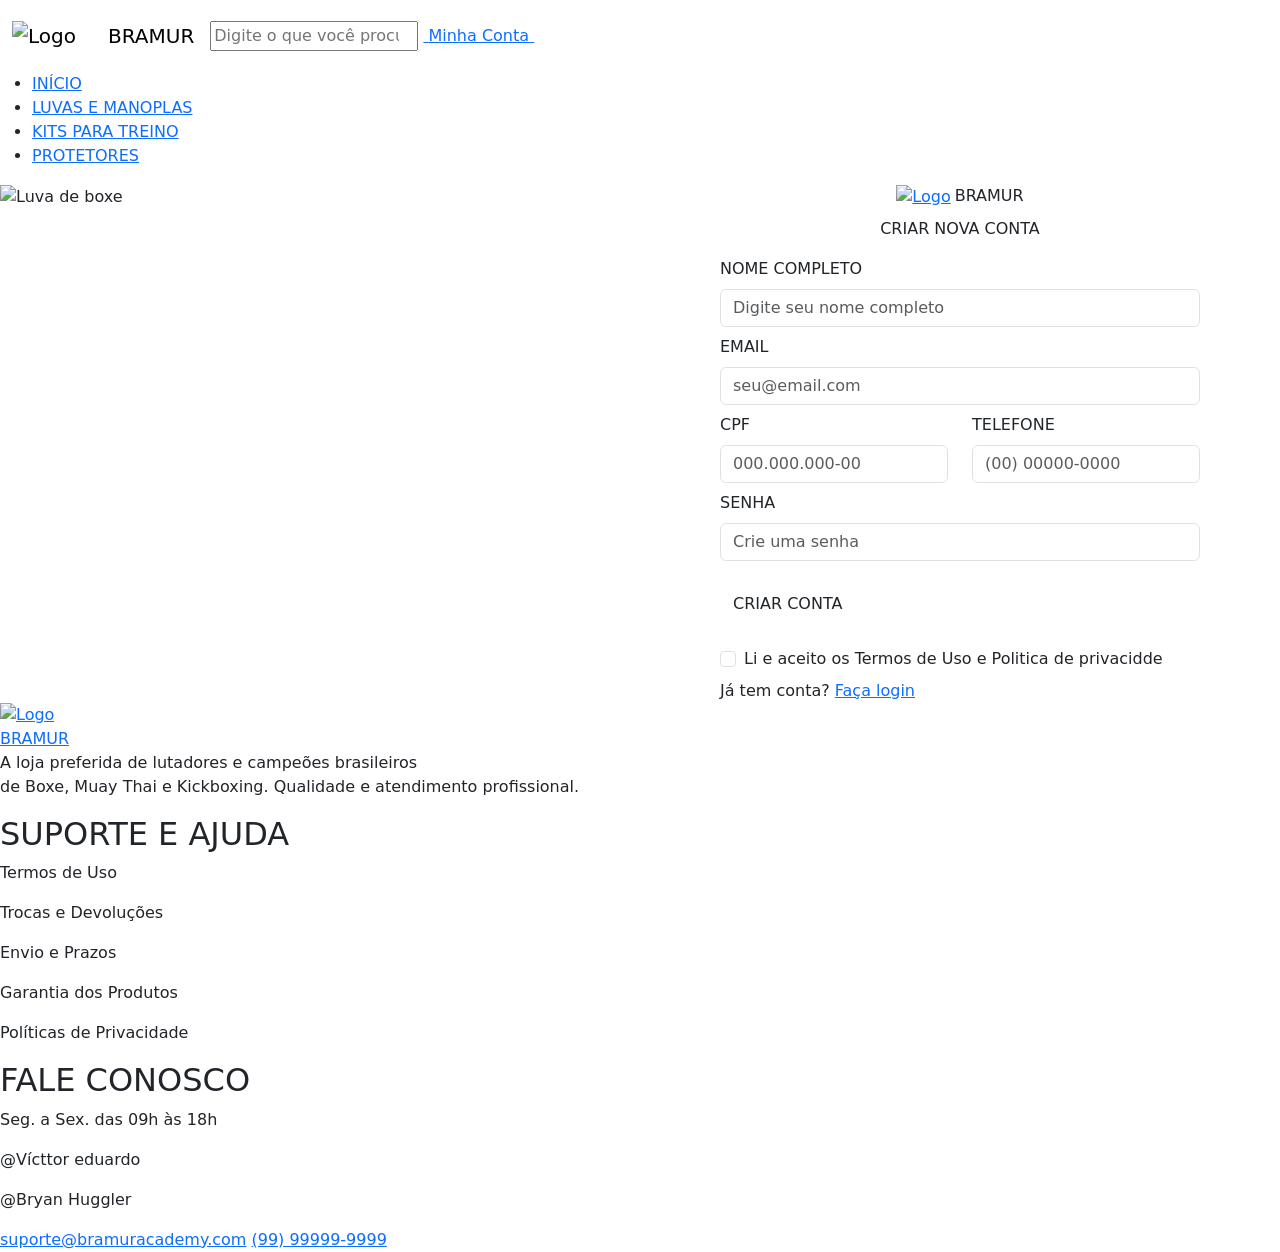
==== cadastro.html @ 3783bb98 "Add files via upload" ====
<!doctype html>
<html lang="pt-br">

<head>
    <meta charset="utf-8">
    <meta name="viewport" content="width=device-width, initial-scale=1">
    <title>cadastro</title>
    <link href="https://cdn.jsdelivr.net/npm/bootstrap@5.3.8/dist/css/bootstrap.min.css" rel="stylesheet"
        integrity="sha384-sRIl4kxILFvY47J16cr9ZwB07vP4J8+LH7qKQnuqkuIAvNWLzeN8tE5YBujZqJLB" crossorigin="anonymous">
    <link href="https://fonts.googleapis.com/css2?family=Plus+Jakarta+Sans:wght@400;500;600;700;800&display=swap"
        rel="stylesheet">
    <link rel="preconnect" href="https://fonts.googleapis.com">
    <link
        href="https://fonts.googleapis.com/css2?family=Inter:ital,opsz,wght@0,14..32,100..900;1,14..32,100..900&family=Lilita+One&family=Special+Gothic+Expanded+One&display=swap"
        rel="stylesheet">
    <link rel="stylesheet" href="./CSS/style.css">
</head>

<body class="auth-page">

    <!-- Navbar -->
    <div class="navegacao-site">
        <nav class="navbar py-3 navbar-expand-lg nav-bar">
            <div class="container-fluid">
                <a class="navbar-brand" href="./index.html">
                    <img src="./imagens/final.png" alt="Logo" width="80px" class="d-flex align-text-center">
                </a>
                <a class="navbar-brand bramur1" href="./index.html">BRAMUR</a>
                <button class="navbar-toggler" type="button" data-bs-toggle="collapse"
                    data-bs-target="#navbarSupportedContent" aria-controls="navbarSupportedContent"
                    aria-expanded="false" aria-label="Toggle navigation">
                    <span class="navbar-toggler-icon"></span>
                </button>
                <div class="collapse navbar-collapse" id="navbarSupportedContent">
                    <form class="bramur-search" role="search">
                        <div class="pesquisa">
                            <input class="input" type="search" placeholder="Digite o que você procura..." />
                            <img class="icon" src="./imagens/lupa.png" alt="">
                        </div>
                    </form>
                    <div class="nav-act">
                        <a class="nav-action conta-action" href="./login.html">
                            <img class="nav-action-icon" src="./imagens/people.png" alt="">
                            <span>Minha Conta</span>
                        </a>
                        <span class="nav-divider"></span>
                        <a class="nav-action carrinho-action" href="./carrinho.html" aria-label="carrinho">
                            <span class="carrinho-icon">
                                <img class="nav-action-icon" src="./imagens/shopping-bag.png" alt="">
                                <span class="carrinho"></span>
                            </span>
                        </a>
                    </div>
                </div>
            </div>
        </nav>

        <!-- Navbar 2 -->
        <nav class="categorias-nav">
            <div class="categorias-nav-container">
                <ul class="categorias-menu">
                    <li><a class="categorias-links active" href="./index.html">INÍCIO</a></li>
                    <li><a class="categorias-links" href="./catalogo.html#luvas-e-manoplas">LUVAS E MANOPLAS</a></li>
                    <li><a class="categorias-links" href="./catalogo.html#kits-para-treino">KITS PARA TREINO</a>
                    </li>
                    <li><a class="categorias-links" href="./catalogo.html#acessorios-de-combate">PROTETORES</a></li>
                </ul>
            </div>
        </nav>
    </div>

    <div class="row g-0 layout">
        <div class="col-12 col-lg-6 image1">
            <img src="./imagens/luva.png" class="w-100 h-100" alt="Luva de boxe">
        </div>

        <div class="col-12 col-lg-6 auth-page back-login login">

            <!-- LOGO + NOME -->
            <div class="d-flex justify-content-center align-items-center gap-1 mb-2">
                <a href="./index.html">
                    <img src="imagens/final.png" alt="Logo" width="80">
                </a>
                <a href="./index.html" class="navbar-brand bramur">
                    BRAMUR
                </a>
            </div>

            <p class="text-login text-center w-75 mx-auto">CRIAR NOVA CONTA</p>

            <!-- FORMULÁRIO -->
            <div class="cadastro-form-container-fluid">
                <form id="form-cadastro" class="w-75 mx-auto">
                    <div class="mb-2">
                        <label class="form-label">NOME COMPLETO</label>
                        <input id="cadastro-nome" type="text" class="form-control input-login"
                            placeholder="Digite seu nome completo" required>
                    </div>

                    <div class="mb-2">
                        <label class="form-label itens-login">EMAIL</label>
                        <input id="cadastro-email" type="email" class="form-control input-login"
                            placeholder="seu@email.com" required>
                    </div>
                    <div class="mb-2 row">
                        <div class="col-md-6">
                            <label class="form-label">CPF</label>
                            <input id="cadastro-cpf" type="text" class="form-control input-login"
                                placeholder="000.000.000-00">
                        </div>
                        <div class="col-md-6">
                            <label class="form-label itens-login">TELEFONE</label>
                            <input id="cadastro-telefone" type="text" class="form-control input-login"
                                placeholder="(00) 00000-0000">
                        </div>
                    </div>
                    <div class="mb-2">
                        <label class="form-label itens-login">SENHA</label>
                        <input id="cadastro-senha" type="password" class="form-control input-login"
                            placeholder="Crie uma senha" required>
                    </div>

                    <button type="submit" class="btn button-login mt-3 mb-4">
                        CRIAR CONTA
                    </button>

                    <div class="mb-2 form-check">
                        <input type="checkbox" class="form-check-input" id="exampleCheck1">
                        <label class="form-check-label text-two-login" for="exampleCheck1">Li e aceito os Termos de Uso
                            e
                            Politica de privacidde</label>
                    </div>
                    <div class="cadastro">
                        <span>Já tem conta?</span>
                        <a href="./login.html">Faça login</a>
                    </div>
                </form>
                <div id="mensagem-auth" class="alert d-none w-75 mx-auto" role="alert"></div>
            </div>
        </div>

        <!-- Footer -->
        <footer class="site-footer">
            <div class="site-footer-inner">
                <div class="footer-brand">
                    <a class="footer-logo" href="./index.html" aria-label="Bramur - página inicial">
                        <div class="footer-logo-mark">
                            <img src="./imagens/final.png" alt="Logo" width="60px">
                        </div>
                        <span>BRAMUR</span>
                    </a>
                    <p class="footer-description">
                        A loja preferida de lutadores e campeões brasileiros<br>
                        de Boxe, Muay Thai e Kickboxing. Qualidade e atendimento profissional.
                    </p>
                </div>

                <nav class="footer-column" aria-label="Suporte e ajuda">
                    <h2>SUPORTE E AJUDA</h2>
                    <p>Termos de Uso</p>
                    <p>Trocas e Devoluções</p>
                    <p>Envio e Prazos</p>
                    <p>Garantia dos Produtos</p>
                    <p>Políticas de Privacidade</p>
                </nav>

                <div class="footer-column footer-contact">
                    <h2>FALE CONOSCO</h2>
                    <p>Seg. a Sex. das 09h às 18h</p>
                    <p>@Vícttor eduardo</p>
                    <p>@Bryan Huggler</p>
                    <a class="footer-email" href="mailto:suporte@bramuracademy.com">suporte@bramuracademy.com</a>
                    <a class="footer-phone" href="tel:+9999999999999">(99) 99999-9999</a>
                </div>
            </div>
        </footer>

        <script src="https://cdn.jsdelivr.net/npm/bootstrap@5.3.8/dist/js/bootstrap.bundle.min.js"
            integrity="sha384-FKyoEForCGlyvwx9Hj09JcYn3nv7wiPVlz7YYwJrWVcXK/BmnVDxM+D2scQbITxI" crossorigin="anonymous">
            </script>
        <script src="./js/app.js"></script>
</body>

</html>
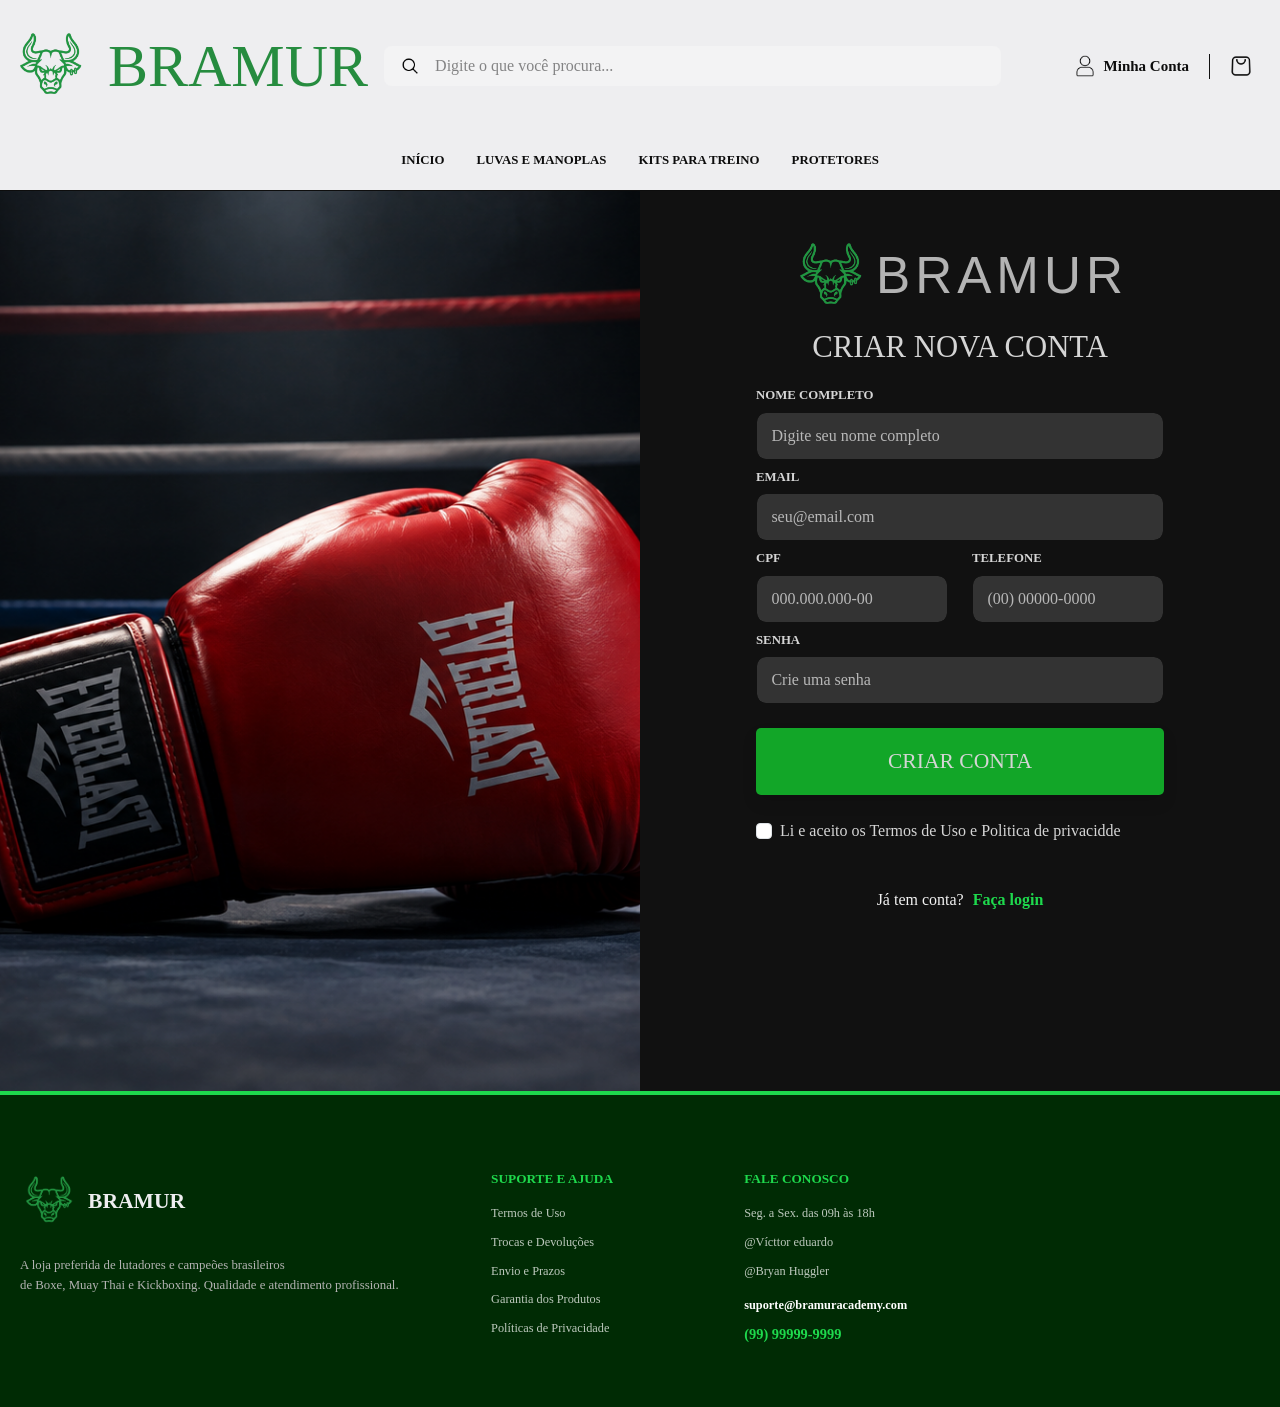
==== commit 15d411e3: "Fix CSS file path case sensitivity" ====
--- a/cadastro.html
+++ b/cadastro.html
@@ -13,7 +13,7 @@
     <link
         href="https://fonts.googleapis.com/css2?family=Inter:ital,opsz,wght@0,14..32,100..900;1,14..32,100..900&family=Lilita+One&family=Special+Gothic+Expanded+One&display=swap"
         rel="stylesheet">
-    <link rel="stylesheet" href="./CSS/style.css">
+    <link rel="stylesheet" href="./css/style.css">
 </head>
 
 <body class="auth-page">
@@ -181,4 +181,4 @@
         <script src="./js/app.js"></script>
 </body>
 
-</html>+</html>
--- a/css/style.css
+++ b/css/style.css
@@ -0,0 +1,1627 @@
+:root {
+  --promo-height: 0px;
+  --site-header-height: 0px;
+  --primary-color: #1ed94d;
+  --secondary-color: #268c3f;
+  --tertiary-color: #12a628;
+  --quaternary-color: #0c4014;
+  --quintenary-color: rgb(32, 32, 32);
+  --sextenary-color: rgb(51, 51, 51);
+  --dark-color: #111111;
+  --white-color: #d5d5d5;
+  --light-color: #b3b3b3;
+  --light-gray-color: #eeeef0;
+}
+
+html {
+  scroll-behavior: smooth;
+}
+
+body {
+  background: var(--dark-color);
+  font-family: "Plus Jakarta Sans";
+}
+
+.catalogo-page {
+  padding-top: 0;
+}
+
+.auth-page {
+  min-height: 98vh;
+  overflow-y: auto;
+}
+
+.layout {
+  height: 100vh;
+  min-height: 560px;
+}
+
+.image1 {
+  height: 100%;
+  min-height: 0;
+}
+
+.image1 img {
+  display: block;
+  object-fit: cover;
+}
+
+.bramur1 {
+  color: var(--secondary-color);
+  font-family: "Special Gothic Expanded One";
+  font-size: 60px;
+}
+
+.nav-bar {
+  background-color: var(--light-gray-color);
+}
+
+.navegacao-site {
+  position: sticky;
+  top: 0;
+  z-index: 1020;
+  background-color: var(--light-gray-color);
+}
+
+.nav-act {
+  display: flex;
+  align-items: center;
+  gap: 1.25rem;
+  margin-left: auto;
+  padding-right: 1rem;
+  color: #0d0d0d;
+  font-size: 15px;
+  font-weight: 800;
+  flex: 0 0 auto;
+}
+
+.nav-action,
+.nav-action:visited {
+  display: inline-flex;
+  align-items: center;
+  gap: 0.5rem;
+  color: #0d0d0d;
+  text-decoration: none;
+  white-space: nowrap;
+}
+
+.nav-action:hover,
+.nav-action:focus {
+  color: var(--secondary-color);
+  text-decoration: none;
+}
+
+.nav-action-icon {
+  display: block;
+  width: 22px;
+  height: 22px;
+  object-fit: contain;
+}
+
+.favorite-icon {
+  color: #0d0d0d;
+  font-family: "Plus Jakarta Sans", sans-serif;
+  font-size: 2rem;
+  font-weight: 400;
+  line-height: 2;
+}
+
+.nav-divider {
+  width: 1px;
+  height: 25px;
+  background-color: var(--dark-color);
+}
+
+.carrinho {
+  min-width: 20px;
+  height: 18px;
+  padding: 0 6px;
+  background-color: var(--primary-color);
+  font-size: 0.68rem;
+  font-weight: 800;
+  line-height: 1;
+}
+
+.carrinho:empty {
+  display: none;
+}
+
+.categorias-nav {
+  min-height: 58px;
+  background-color: var(--light-gray-color);
+  border-bottom: 1px solid #0d0d0d;
+}
+
+.categorias-nav-container {
+  width: min(1100px, calc(100% - 2rem));
+  min-height: 58px;
+  margin: 0 auto;
+  overflow-x: auto;
+  scrollbar-width: none;
+}
+
+.categorias-nav-container::-webkit-scrollbar {
+  display: none;
+}
+
+.categorias-menu {
+  display: flex;
+  align-items: center;
+  justify-content: center;
+  gap: 2rem;
+  width: max-content;
+  min-width: 100%;
+  min-height: 58px;
+  margin: 0;
+  padding: 0;
+  list-style: none;
+  white-space: nowrap;
+}
+
+.categorias-links {
+  position: relative;
+  display: inline-flex;
+  align-items: center;
+  min-height: 58px;
+  color: #0d0d0d;
+  font-size: 0.8rem;
+  font-weight: 800;
+  text-decoration: none;
+}
+
+.categorias-links:hover {
+  color: var(--secondary-color);
+}
+
+.categorias-links.active::after {
+  position: absolute;
+  left: 0;
+  bottom: 22px;
+  width: 18px;
+  height: 3px;
+  background-color: var(--primary-color);
+  border-radius: 400px;
+}
+
+.bramur-search {
+  position: absolute;
+  top: 50%;
+  left: 50%;
+  width: 400px;
+  min-width: 0;
+  max-width: 400px;
+  margin: 0;
+  transform: translate(-50%, -50%);
+  z-index: 1;
+}
+
+.pesquisa {
+  position: relative;
+  width: 100%;
+  min-width: 0;
+}
+
+.input {
+  box-sizing: border-box;
+  width: 100%;
+  height: 40px;
+  line-height: 40px;
+  padding: 0 1rem 0 50px;
+  border: 1px solid transparent;
+  border-radius: 8px;
+  outline: none;
+  background-color: #f3f3f4;
+  color: #0d0c22;
+  transition: 0.5s ease;
+}
+
+.input::placeholder {
+  color: #00000075;
+}
+
+.input:focus,
+input:hover {
+  outline: none;
+  box-shadow: 0 0 0 2px #268c3f;
+  background-color: #fff;
+}
+
+.icon {
+  position: absolute;
+  left: 1rem;
+  top: 50%;
+  width: 20px;
+  height: 20px;
+  transform: translateY(-50%);
+  pointer-events: none;
+}
+
+.hero-bramur {
+  background: var(--dark-color);
+  color: var(--white-color);
+}
+
+.inicial {
+  width: min(100%, 620px);
+  padding: clamp(3.5rem, 5vw, 5rem) clamp(2.25rem, 2vw, 2rem)
+    clamp(2.5rem, 5vw, 5rem) clamp(2.5rem, 5vw, 5rem);
+}
+
+.hero-tag {
+  max-width: 100%;
+  padding: 0.5rem 1rem;
+  border: 1px solid var(--secondary-color);
+  background: transparent;
+  color: var(--primary-color);
+  font-size: clamp(11px, 3.2vw, 15px);
+  font-weight: 800;
+  line-height: 1.3;
+  white-space: normal;
+}
+
+.hero-title {
+  margin: 2rem 0;
+  color: var(--white-color);
+  font-size: clamp(2.35rem, 4.5vw, 4.2rem);
+  font-weight: 800;
+  line-height: 1.2;
+}
+
+.hero-subtitle {
+  color: var(--primary-color);
+  font-size: 25px;
+  font-weight: 800;
+  line-height: 1.2;
+}
+
+.hero-description {
+  max-width: 600px;
+  color: var(--light-color);
+  font-size: 18px;
+  font-weight: 500;
+  line-height: 1.5;
+}
+
+.hero-modalidades {
+  padding-top: clamp(2rem, 4vw, 3rem);
+  padding-bottom: clamp(1.7rem, 3.5vw, 2.5rem);
+}
+
+.hero-modalidades .row {
+  flex-wrap: nowrap;
+  align-items: stretch;
+}
+
+.hero-modalidades .col {
+  display: flex;
+  flex: 1 1 0;
+  min-width: 0;
+  justify-content: center;
+}
+
+.modalidade-item {
+  display: flex;
+  flex-direction: column;
+  align-items: center;
+  gap: clamp(0.4rem, 1.5vw, 1rem);
+  width: 100%;
+  color: var(--light-color);
+  font-size: clamp(0.65rem, 2.3vw, 1.2rem);
+  font-weight: 700;
+  line-height: 1.2;
+  text-align: center;
+  text-decoration: none;
+}
+
+.modalidade-item:hover,
+.modalidade-item:focus {
+  color: var(--primary-color);
+}
+
+.modalidade-icon {
+  position: relative;
+  display: inline-flex;
+  align-items: center;
+  justify-content: center;
+  width: clamp(42px, 9vw, 70px);
+  aspect-ratio: 1;
+  border: 2px solid var(--primary-color);
+  border-radius: 100px;
+  color: var(--primary-color);
+  transition:
+    transform 0.2s ease,
+    box-shadow 0.2s ease;
+}
+
+.modalidade-item:hover .modalidade-icon,
+.modalidade-item:focus .modalidade-icon {
+  box-shadow: 0 0 24px rgba(30, 217, 77, 0.25);
+}
+
+.modalidade-icon::before {
+  position: absolute;
+  content: "";
+  width: 26px;
+  aspect-ratio: 1;
+  border: 2px solid currentColor;
+  border-radius: 999px;
+}
+
+.modalidade-icon-x::after {
+  content: "x";
+  position: relative;
+  z-index: 1;
+  color: currentColor;
+  font-size: 1rem;
+  font-weight: 800;
+  line-height: 1;
+}
+
+.informacoes {
+  width: 100%;
+  background: var(--white-color);
+  color: #111;
+}
+
+.benefits-row {
+  display: grid;
+  grid-template-columns: repeat(4, minmax(0, 1fr));
+  gap: 1rem;
+  align-items: center;
+  padding: 1.2rem 1.8rem 1.8rem;
+  background: var(--white-color);
+}
+
+.benefit-item {
+  display: flex;
+  align-items: center;
+  justify-content: center;
+  gap: 0.85rem;
+  min-height: 100px;
+  text-align: left;
+}
+
+.benefit-icon {
+  display: flex;
+  align-items: center;
+  justify-content: center;
+  flex: 0 0 70px;
+  width: 70px;
+  height: 70px;
+  border-radius: 50%;
+  background: var(--light-color);
+  padding: 14px;
+}
+
+.benefit-copy h3 {
+  margin: 0;
+  color: var(--dark-color);
+  font-size: clamp(1rem, 1.1vw, 1.3rem);
+  font-weight: 500;
+  line-height: 1.2;
+}
+
+.benefit-copy p {
+  margin: 0;
+  color: #1a1a1a;
+  font-size: 0.96rem;
+  line-height: 1.35;
+}
+
+.produtos {
+  padding-left: 3rem;
+  width: 100%;
+  background: #fff;
+  color: #111;
+  padding: 0 0.75rem;
+}
+
+.produtos .container-fluid.d-flex {
+  flex-wrap: wrap;
+  align-items: stretch;
+}
+
+.titulo1 {
+  padding: 2.75rem 1rem 1.5rem;
+}
+
+.titulo1 h1 {
+  position: relative;
+  margin: 0;
+  padding-bottom: 0.75rem;
+  color: var(--dark-color);
+  font-family: "Special Gothic Expanded One", sans-serif;
+  line-height: 1.2;
+}
+
+.titulo1-conteudo {
+  display: flex;
+  align-items: flex-start;
+  justify-content: space-between;
+  gap: 1.5rem;
+  width: 100%;
+}
+
+.ver-todos {
+  display: inline-block;
+  align-items: center;
+  padding-top: 0.45rem;
+  padding-bottom: 0.2rem;
+  border-bottom: 2px solid var(--dark-color);
+  color: var(--dark-color);
+  font-size: 1rem;
+  font-weight: 800;
+  text-decoration: none;
+  white-space: nowrap;
+}
+
+.ver-todos:hover {
+  color: var(--primary-color);
+  transition: all 0.2s ease 0s;
+}
+
+.produto-card {
+  flex: 1 1 calc(25% - 1.5rem);
+  width: auto;
+  min-width: 220px;
+  max-width: none;
+  margin: 0;
+  background-color: #fff;
+  border: 1px solid #dfe2e4;
+  border-radius: 10px;
+  overflow: hidden;
+  transition:
+    transform 0.3s ease,
+    box-shadow 0.2s ease;
+}
+
+.produto-card:hover {
+  transform: translateY(-4px);
+  box-shadow: 0 8px 18px rgba(0, 0, 0, 0.1);
+}
+
+.produto-imagem {
+  width: 100%;
+  aspect-ratio: 1 / 0.9;
+  overflow: hidden;
+  background-color: #f1f1f1;
+}
+
+.produto-imagem img {
+  display: block;
+  width: 100%;
+  height: 100%;
+  object-fit: cover;
+  transition: transform 0.35s ease;
+}
+
+.produto-card:hover .produto-imagem img {
+  transform: scale(1.05);
+}
+
+.produto-conteudo {
+  padding: 0.9rem 0.95rem 1.15rem;
+}
+
+.produto-titulo {
+  min-height: 2.7rem;
+  margin: 0 0 0.65rem;
+  color: #111;
+  font-size: 0.82rem;
+  line-height: 1.35;
+}
+
+.preco-antigo {
+  margin-bottom: 0.15rem;
+  color: #858b91;
+  font-size: 0.75rem;
+  text-decoration: line-through;
+}
+
+.preco-atual {
+  color: #064d20;
+  font-size: 1.3rem;
+  line-height: 1.2;
+}
+
+.parcelamento {
+  margin-top: 0.2rem;
+  color: #19c957;
+  font-size: 0.75rem;
+  font-weight: 600;
+}
+
+.btn:hover {
+  color: #071109;
+  background-color: var(--secondary-color);
+  box-shadow: none;
+  transform: translateY(-2px);
+}
+
+.btn {
+  padding: 1rem;
+  font-size: 15px;
+  color: var(--dark-color);
+  background-color: var(--primary-color);
+  border-radius: 5px;
+  box-shadow: 0px 8px 15px rgba(0, 0, 0, 0.1);
+  transition: all 0.3s ease 0s;
+  cursor: pointer;
+  outline: none;
+}
+
+.site-footer {
+  border-top: 4px solid var(--primary-color);
+  background: #002b04;
+  color: var(--white-color);
+}
+
+.site-footer-inner {
+  display: grid;
+  grid-template-columns: minmax(320px, 1.55fr) repeat(
+      2,
+      minmax(170px, 0.72fr)
+    ) minmax(220px, 1fr);
+  gap: clamp(2rem, 5vw, 5rem);
+  width: min(1240px, calc(100% - 2rem));
+  margin: 0 auto;
+  padding: 4.75rem 0 3.9rem;
+}
+
+.footer-logo {
+  display: inline-flex;
+  align-items: center;
+  gap: 0.5rem;
+  color: var(--light-gray-color);
+  font-size: 1.35rem;
+  font-weight: 800;
+  text-decoration: none;
+  white-space: nowrap;
+  font-family: "Special Gothic Expanded One";
+}
+
+.footer-description {
+  margin: 1.5rem 0 1.65rem;
+  color: var(--light-color);
+  font-size: 0.8rem;
+  line-height: 1.6;
+}
+
+.footer-column {
+  display: flex;
+  flex-direction: column;
+  align-items: flex-start;
+  gap: 0.75rem;
+}
+
+.footer-column h2 {
+  margin: 0 0 0.4rem;
+  color: var(--primary-color);
+  font-size: 0.83rem;
+  font-weight: 800;
+}
+
+.footer-column a,
+.footer-column p {
+  margin: 0;
+  color: #bdc9be;
+  font-size: 0.77rem;
+  line-height: 1.35;
+  text-decoration: none;
+}
+
+.footer-column a:hover,
+.footer-column a:focus-visible {
+  color: var(--primary-color);
+}
+
+.footer-contact .footer-email {
+  margin-top: 0.35rem;
+  color: #fff;
+  font-weight: 800;
+}
+
+.footer-contact .footer-phone {
+  color: var(--primary-color);
+  font-size: 0.9rem;
+  font-weight: 800;
+}
+
+.login {
+  height: 100%;
+  overflow-y: auto;
+  overflow-x: hidden;
+  box-sizing: border-box;
+  padding: clamp(2rem, 5vh, 4rem) clamp(1.25rem, 4vw, 3rem);
+}
+
+.login > form,
+.cadastro-form-container-fluid {
+  width: min(75%, 520px) !important;
+  margin-right: auto;
+  margin-left: auto;
+}
+
+.cadastro-form-container-fluid form {
+  width: 100% !important;
+  margin-right: auto;
+  margin-left: auto;
+}
+
+.login .text-login {
+  width: min(75%, 520px) !important;
+  margin-right: auto;
+  margin-left: auto;
+  font-size: clamp(1.25rem, 2.4vw, 2rem);
+}
+
+.login .form-label {
+  display: block;
+  margin-bottom: 0.4rem;
+  font-size: 0.8rem;
+  font-weight: 700;
+}
+
+.button-login {
+  min-width: 100%;
+  min-height: 3.25rem;
+  background-color: var(--tertiary-color);
+  color: var(--white-color);
+  font-family: "Special Gothic Expanded One";
+  font-size: clamp(1rem, 1.8vw, 1.35rem);
+  transition: all 0.3s ease 0s;
+  border-radius: 5px;
+}
+
+.button-login:hover {
+  background: var(--primary-color);
+  box-shadow: 0px 5px 15px var(--secondary-color);
+  color: var(--dark-color);
+}
+
+.input-login {
+  min-height: 3rem;
+  width: 100%;
+  padding: 0.65rem 0.9rem;
+  background-color: var(--sextenary-color);
+  transition: all 0.3s ease 0s;
+  color: var(--white-color);
+  border-radius: 10px;
+  border: 1px solid var(--dark-color);
+}
+
+.input-login:hover {
+  background: var(--quintenary-color);
+  box-shadow: 0 0 10px rgba(38, 140, 63, 0.4);
+}
+
+.input-login::placeholder {
+  color: rgba(255, 255, 255, 0.65);
+}
+
+.input-login:focus {
+  border: 1px solid var(--dark-color);
+  background-color: var(--quintenary-color);
+  color: var(--white-color);
+  -webkit-text-fill-color: var(--white-color);
+  box-shadow: 0 0 15px var(--secondary-color);
+}
+
+.text-login {
+  color: var(--white-color);
+  font-family: "Special Gothic Expanded One";
+  font-size: clamp(1.25rem, 2.4vw, 2rem);
+}
+
+.bramur {
+  color: var(--light-color);
+  font-family: "Special Gothic Expanded One", sans-serif;
+  font-size: clamp(38px, 4vw, 60px);
+  letter-spacing: clamp(2px, 0.4vw, 5px);
+  transition: all 0.3s ease 0s;
+}
+
+.bramur:hover {
+  color: var(--quaternary-color);
+}
+
+.cadastro {
+  text-align: center;
+  margin-top: 5vh;
+}
+
+.cadastro span {
+  color: #f2f2f2;
+}
+
+.cadastro a {
+  color: var(--primary-color);
+  text-decoration: none;
+  margin-left: 5px;
+  font-weight: bold;
+}
+
+.cadastro a:hover {
+  text-decoration: underline;
+}
+
+.form-check-input:checked {
+  background-color: var(--light-gray-color);
+  border-color: var(--secondary-color);
+}
+
+.form-check-input:focus {
+  border: 1px solid var(--light-color);
+  background-color: var(--primary-color);
+  color: white;
+  box-shadow: 0 0 15px var(--secondary-color);
+}
+
+.carrinho-page {
+  width: 100%;
+  min-height: 80vh;
+  background: var(--quintenary-color);
+  color: var(--secondary-color);
+  padding: 70px 4vw 90px;
+}
+
+.carrinho-container {
+  max-width: 1400px;
+  margin: auto;
+}
+
+.carrinho-titulo {
+  display: flex;
+  align-items: center;
+  gap: 20px;
+  margin-bottom: 50px;
+}
+
+.carrinho-titulo span {
+  height: 2px;
+  flex: 1;
+  background: var(--secondary-color);
+}
+
+.carrinho-titulo h1 {
+  font-family: "Special Gothic Expanded One", sans-serif;
+  font-size: 35px;
+  letter-spacing: 1px;
+}
+
+/* layout */
+.carrinho-layout {
+  display: grid;
+  grid-template-columns: 1fr 350px;
+  gap: 30px;
+}
+
+/* produtos */
+.carrinho-produtos {
+  background: var(--light-gray-color);
+  color: var(--dark-color);
+  border-radius: 8px;
+  overflow: hidden;
+}
+
+.carrinho-header {
+  display: grid;
+  grid-template-columns: 2fr 1fr 1fr 1fr 50px;
+  padding: 20px;
+  background: var(--secondary-color);
+  color: white;
+  font-size: 13px;
+  font-weight: 700;
+}
+
+/* item */
+.item-carrinho {
+  display: grid;
+  grid-template-columns: 2fr 1fr 1fr 1fr 50px;
+  align-items: center;
+  padding: 25px 20px;
+  border-bottom: 1px solid #ddd;
+  gap: 15px;
+}
+
+.produto-info {
+  display: flex;
+  align-items: center;
+  gap: 20px;
+}
+
+.produto-info img {
+  width: 90px;
+  height: 90px;
+  object-fit: contain;
+  background: white;
+  border-radius: 5px;
+}
+
+.produto-info h3 {
+  font-size: 15px;
+  margin-bottom: 5px;
+}
+
+.produto-info p {
+  font-size: 13px;
+  color: #777;
+}
+
+/* preço */
+.preco {
+  font-weight: 600;
+}
+
+/* quantidade */
+.quantidade {
+  display: flex;
+  align-items: center;
+  gap: 12px;
+}
+
+.quantidade button {
+  width: 30px;
+  height: 30px;
+  border: 1px solid #ccc;
+  background: white;
+  cursor: pointer;
+  font-size: 18px;
+}
+
+.quantidade button:hover {
+  background: var(--primary-color);
+}
+
+.numero {
+  font-weight: 600;
+}
+
+/* total */
+.produto-total {
+  font-weight: 700;
+}
+
+/* remover */
+.remover {
+  border: none;
+  background: transparent;
+  color: #777;
+  font-size: 21px;
+  cursor: pointer;
+}
+
+.remover:hover {
+  color: red;
+}
+
+/* resumo */
+.resumo-compra {
+  background: var(--light-gray-color);
+  color: var(--dark-color);
+  padding: 30px;
+  border-radius: 8px;
+  height: fit-content;
+}
+
+.resumo-compra h2 {
+  font-family: "Special Gothic Expanded One", sans-serif;
+  font-size: 20px;
+  margin-bottom: 30px;
+}
+
+/* linhas */
+.linha-resumo {
+  display: flex;
+  justify-content: space-between;
+  padding: 12px 0;
+  border-bottom: 1px solid #ddd;
+}
+
+.frete {
+  color: var(--secondary-color);
+}
+
+.linha-total {
+  display: flex;
+  justify-content: space-between;
+  align-items: center;
+  margin-top: 25px;
+  padding-top: 20px;
+  border-top: 2px solid var(--dark-color);
+}
+
+.linha-total strong {
+  font-size: 22px;
+  color: var(--secondary-color);
+}
+
+.continuar {
+  display: block;
+  text-align: center;
+  margin-top: 20px;
+  color: var(--dark-color);
+  text-decoration: none;
+  font-size: 13px;
+}
+
+.continuar:hover {
+  color: var(--secondary-color);
+}
+
+label {
+  color: var(--white-color);
+}
+
+/* Página de detalhes do produto */
+.produto-detalhe-page {
+  background: #f7f8f7;
+  min-height: 70vh;
+  padding: 3rem 1rem 5rem;
+}
+
+.produto-detalhe-container {
+  width: min(1180px, 100%);
+  margin: 0 auto;
+}
+
+.produto-voltar {
+  display: inline-flex;
+  align-items: center;
+  gap: 0.35rem;
+  margin-bottom: 1.5rem;
+  color: #002b04;
+  font-weight: 700;
+  text-decoration: none;
+}
+
+.produto-voltar:hover {
+  color: var(--primary-color);
+}
+
+.produto-detalhe {
+  display: grid;
+  grid-template-columns: minmax(0, 1fr) minmax(0, 1fr);
+  gap: clamp(2rem, 6vw, 5rem);
+  align-items: start;
+  padding: clamp(1.2rem, 3vw, 2.5rem);
+  background: #fff;
+  border: 1px solid #e1e4e2;
+  border-radius: 16px;
+  box-shadow: 0 12px 30px rgba(0, 0, 0, 0.06);
+}
+
+.produto-detalhe-imagem-wrap {
+  overflow: hidden;
+  background: #f1f1f1;
+  border-radius: 12px;
+  aspect-ratio: 1 / 1;
+}
+
+.produto-detalhe-imagem {
+  width: 100%;
+  height: 100%;
+  display: block;
+  object-fit: contain;
+}
+
+.produto-detalhe-conteudo {
+  padding: 0.5rem 0;
+}
+
+.produto-detalhe-marca {
+  display: inline-block;
+  margin-bottom: 0.65rem;
+  color: #08752e;
+  font-weight: 800;
+  letter-spacing: 0.12em;
+  font-size: 0.8rem;
+}
+
+.produto-detalhe-conteudo h1 {
+  margin: 0 0 1rem;
+  color: #111;
+  font-size: clamp(1.65rem, 3vw, 2.5rem);
+  line-height: 1.15;
+  font-weight: 800;
+}
+
+.produto-detalhe-preco-antigo {
+  min-height: 1.1rem;
+  color: #858b91;
+  text-decoration: line-through;
+}
+
+.produto-detalhe-preco {
+  margin-top: 0.2rem;
+  color: #064d20;
+  font-size: clamp(1.7rem, 3vw, 2.4rem);
+  font-weight: 800;
+}
+
+.produto-detalhe-parcelamento {
+  margin-top: 0.25rem;
+  color: #19a94b;
+  font-weight: 700;
+}
+
+.produto-detalhe-linha {
+  height: 1px;
+  margin: 1.5rem 0;
+  background: #e5e8e6;
+}
+
+.produto-detalhe-conteudo h2 {
+  margin-bottom: 1rem;
+  color: #111;
+  font-size: 1.2rem;
+  font-weight: 800;
+}
+
+.produto-especificacoes {
+  display: grid;
+  gap: 0.7rem;
+  margin-bottom: 1.5rem;
+}
+
+.produto-especificacoes > div {
+  display: flex;
+  justify-content: space-between;
+  gap: 1rem;
+  padding: 0.8rem 0;
+  border-bottom: 1px solid #eef0ef;
+}
+
+.produto-especificacoes span {
+  color: #69706c;
+}
+.produto-especificacoes strong {
+  color: #111;
+  text-align: right;
+}
+
+.produto-detalhe-btn {
+  width: 100%;
+}
+
+.produto-detalhe-carrinho {
+  display: block;
+  margin-top: 0.75rem;
+  padding: 0.9rem 1rem;
+  color: #002b04;
+  border: 1px solid #002b04;
+  border-radius: 5px;
+  text-align: center;
+  text-decoration: none;
+  font-weight: 800;
+}
+
+.produto-detalhe-carrinho:hover {
+  color: #fff;
+  background: #002b04;
+}
+
+.produto-alerta {
+  margin-top: 0.9rem;
+  padding: 0.75rem 1rem;
+  border-radius: 6px;
+  color: #064d20;
+  background: #e6f7eb;
+  font-weight: 700;
+  text-align: center;
+}
+
+.produto-nao-encontrado {
+  padding: 4rem 1.5rem;
+  background: #fff;
+  border-radius: 16px;
+  text-align: center;
+}
+
+.produto-nao-encontrado h1 {
+  margin-bottom: 0.6rem;
+}
+.produto-nao-encontrado p {
+  margin-bottom: 1.5rem;
+}
+
+/* Fluxo de compra e confirmação */
+.produto-comprar-agora {
+  margin-top: 0.75rem;
+  background: #111 !important;
+  color: #fff !important;
+}
+
+.produto-comprar-agora:hover {
+  background: #064d20 !important;
+  color: #fff !important;
+}
+
+.checkout-page {
+  background: #f7f8f7;
+  min-height: 70vh;
+  padding: 3rem 1rem 5rem;
+}
+
+.checkout-container {
+  width: min(1180px, 100%);
+  margin: 0 auto;
+}
+
+.checkout-titulo {
+  display: grid;
+  grid-template-columns: 1fr auto 1fr;
+  gap: 1rem;
+  align-items: center;
+  margin: 1rem 0 2rem;
+}
+
+.checkout-titulo span {
+  height: 2px;
+  background: #002b04;
+}
+
+.checkout-titulo h1 {
+  margin: 0;
+  text-align: center;
+  font-family: "Special Gothic Expanded One", sans-serif;
+  font-size: clamp(1.25rem, 3vw, 2rem);
+  color: #111;
+}
+
+.checkout-layout {
+  display: grid;
+  grid-template-columns: minmax(0, 1.45fr) minmax(300px, 0.75fr);
+  gap: 1.5rem;
+  align-items: start;
+}
+
+.checkout-form,
+.checkout-resumo {
+  background: #fff;
+  border: 1px solid #e1e4e2;
+  border-radius: 16px;
+  padding: clamp(1.25rem, 3vw, 2rem);
+  box-shadow: 0 12px 30px rgba(0, 0, 0, 0.06);
+}
+
+.checkout-form h2,
+.checkout-resumo h2 {
+  margin-bottom: 1.25rem;
+  font-size: 1.15rem;
+  font-weight: 800;
+  color: #111;
+}
+
+.checkout-form .form-label {
+  font-weight: 700;
+  color: #222;
+}
+
+.checkout-form .input-login,
+.checkout-form .form-select.input-login {
+  color: #111;
+  background: #f8faf9;
+  border: 1px solid #d9dfdc;
+}
+
+.checkout-form .input-login:focus,
+.checkout-form .form-select.input-login:focus {
+  border-color: #08752e;
+  box-shadow: 0 0 0 0.2rem rgba(8, 117, 46, 0.12);
+}
+
+.checkout-item {
+  display: grid;
+  grid-template-columns: 58px 1fr auto;
+  gap: 0.75rem;
+  align-items: center;
+  padding: 0.8rem 0;
+  border-bottom: 1px solid #eef0ef;
+}
+
+.checkout-item img {
+  width: 58px;
+  height: 58px;
+  object-fit: contain;
+  border-radius: 8px;
+  background: #f2f2f2;
+}
+
+.checkout-item strong,
+.checkout-item span {
+  display: block;
+}
+
+.checkout-item strong {
+  color: #111;
+  font-size: 0.88rem;
+  line-height: 1.25;
+}
+
+.checkout-item span {
+  margin-top: 0.2rem;
+  color: #747b77;
+  font-size: 0.78rem;
+}
+
+.checkout-item b {
+  color: #064d20;
+  white-space: nowrap;
+  font-size: 0.9rem;
+}
+
+@media (max-width: 1400px) {
+   .bramur-search {
+    position: static;
+    width: 70%;
+    padding-right: 2px;
+    padding-right: 2px;
+    max-width: none;
+    margin: 0.75rem 0;
+    transform: none;    
+  }
+
+  .image1 {
+    display: cover;
+  }
+}
+
+@media (max-width: 768px) {
+  .produto-detalhe-page {
+    padding-top: 2rem;
+  }
+  .produto-detalhe {
+    grid-template-columns: 1fr;
+    gap: 1.5rem;
+  }
+  .produto-especificacoes > div {
+    flex-direction: column;
+    gap: 0.25rem;
+  }
+  .produto-especificacoes strong {
+    text-align: left;
+  }
+
+  
+}
+
+@media (max-width: 900px) {
+  .checkout-layout {
+    grid-template-columns: 1fr;
+  }
+}
+
+@media (max-width: 576px) {
+  .checkout-page {
+    padding-top: 2rem;
+  }
+  .checkout-titulo {
+    grid-template-columns: 1fr;
+  }
+  .checkout-titulo span {
+    display: none;
+  }
+  .checkout-item {
+    grid-template-columns: 52px 1fr;
+  }
+  .checkout-item b {
+    grid-column: 2;
+  }
+
+  
+}
+
+@media (max-width: 991.98px) {
+  .bramur1 {
+    font-size: 2rem;
+  }
+
+  .bramur-search {
+    position: static;
+    width: 100%;
+    max-width: none;
+    margin: 0.75rem 0;
+    transform: none;
+  }
+
+  .categorias-nav{
+    flex-wrap:wrap;
+  }
+  .navbar-collapse {
+    flex-basis: 100%;
+  }
+
+  .nav-act {
+    justify-content: flex-end;
+    width: 100%;
+    padding-right: 0;
+  }
+
+  .layout {
+    height: auto;
+    min-height: 0;
+  }
+
+  .login {
+    height: 100%;
+    overflow-y: auto;
+    padding: 2.5rem 1.25rem 3rem;
+  }
+
+  .login > form,
+  .cadastro-form-container-fluid,
+  .login .text-login {
+    width: min(100%, 520px) !important;
+  }
+
+  .site-footer-inner {
+    grid-template-columns: repeat(2, minmax(0, 1fr));
+    gap: 3rem 2rem;
+    padding-top: 3.5rem;
+  }
+
+  .produto-card {
+    flex-basis: calc(50% - 1rem);
+  }
+}
+
+@media (max-width: 575.98px) {
+  .navbar > .container-fluid {
+    flex-wrap: wrap;
+  }
+
+  .navbar-brand img {
+    width: 56px;
+  }
+
+  .bramur1 {
+    font-size: 1.8rem;
+  }
+
+  .navbar-toggler {
+    margin-left: auto;
+  }
+
+  .image1 {
+    display: none;
+  }
+
+  .layout {
+    display: block;
+    min-height: 0;
+  }
+
+  .login {
+    min-height: calc(100vh - 150px);
+    height: auto;
+    padding: 2rem 1rem 3rem;
+  }
+
+  .login > form,
+  .cadastro-form-container-fluid,
+  .login .text-login {
+    width: 100% !important;
+  }
+
+  .login .d-flex {
+    margin-bottom: 2rem !important;
+  }
+
+  .cadastro {
+    display: flex;
+    justify-content: center;
+    flex-wrap: wrap;
+    gap: 0.3rem;
+    margin: 1.5rem auto 0;
+    padding-bottom: 1rem;
+  }
+
+  .nav-act {
+    align-items: flex-start;
+    justify-content: space-between;
+    gap: 0.75rem;
+    font-size: 0.75rem;
+  }
+
+  .nav-action-icon {
+    width: 19px;
+    height: 19px;
+  }
+
+  .categorias-menu {
+    gap: 1rem;
+  }
+
+  .categorias-links {
+    font-size: 0.62rem;
+  }
+
+  .hero-modalidades {
+    padding-top: 1.5rem;
+    padding-bottom: 1.5rem;
+  }
+
+  .benefits-row {
+    grid-template-columns: repeat(2, minmax(0, 1fr));
+    gap: 0.75rem;
+    padding: 1rem 0.75rem 1.25rem;
+  }
+
+  .benefit-item {
+    flex-direction: column;
+    gap: 0.5rem;
+    min-height: 120px;
+    padding: 0.5rem;
+    text-align: center;
+  }
+
+  .benefit-icon {
+    flex-basis: 54px;
+    width: 54px;
+    height: 54px;
+    padding: 10px;
+  }
+
+  .benefit-copy h3 {
+    font-size: 0.85rem;
+  }
+
+  .benefit-copy p {
+    font-size: 0.72rem;
+  }
+
+  .site-footer-inner {
+    grid-template-columns: 1fr;
+    gap: 2.5rem;
+    padding-top: 3rem;
+    padding-bottom: 3rem;
+  }
+
+  .footer-description {
+    max-width: 20rem;
+  }
+
+  .produtos {
+    padding: 0 0.25rem;
+  }
+
+  .titulo1 {
+    padding: 2rem 0.5rem 1.3rem;
+  }
+
+  .titulo1 h1 {
+    font-size: 1.1rem !important;
+  }
+
+  .titulo1-conteudo {
+    align-items: flex-start;
+    gap: 0.75rem;
+  }
+
+  .ver-todos {
+    padding-top: 0.15rem;
+    font-size: 0.65rem;
+  }
+
+  .ver-todos span {
+    font-size: 1rem;
+  }
+
+  .produto-card {
+    flex: 0 0 calc(50% - 0.375rem);
+    min-width: 0;
+  }
+
+  .carrinho-page {
+    padding: 2.5rem 0.75rem 4rem;
+  }
+
+  .carrinho-titulo {
+    gap: 0.75rem;
+    margin-bottom: 2rem;
+  }
+
+  .carrinho-titulo h1 {
+    font-size: 1.35rem;
+    text-align: center;
+  }
+
+  .carrinho-layout {
+    display: flex;
+    flex-direction: column;
+    gap: 1rem;
+  }
+
+  .carrinho-header {
+    display: none;
+  }
+
+  .item-carrinho {
+    grid-template-columns: 1fr auto;
+    gap: 0.75rem;
+    padding: 1rem;
+  }
+
+  .produto-info {
+    grid-column: 1 / -1;
+    gap: 0.75rem;
+    min-width: 0;
+  }
+
+  .produto-info img {
+    width: 64px;
+    height: 64px;
+    flex: 0 0 64px;
+  }
+
+  .produto-info h3 {
+    margin-bottom: 0.25rem;
+    font-size: 0.82rem;
+  }
+
+  .produto-info p {
+    margin: 0;
+    font-size: 0.7rem;
+  }
+
+  .preco,
+  .produto-total {
+    align-self: center;
+    font-size: 0.82rem;
+  }
+
+  .quantidade {
+    justify-content: flex-end;
+    gap: 0.4rem;
+  }
+
+  .quantidade button {
+    width: 27px;
+    height: 27px;
+  }
+
+  .remover {
+    justify-self: end;
+  }
+
+  .resumo-compra {
+    padding: 1.25rem;
+  }
+
+  .produtos .container-fluid.py-5,
+  .produtos .container-fluid.py-4,
+  .produtos .container-fluid.py-2 {
+    gap: 0.75rem !important;
+    padding-right: 0.25rem !important;
+    padding-left: 0.25rem !important;
+  }
+
+  .parcelamento,
+  .preco-antigo {
+    font-size: 0.65rem;
+  }
+
+  .produto-conteudo .btn {
+    padding: 0.7rem 0.25rem;
+    font-size: 0.65rem;
+  }
+
+  .produto-conteudo {
+    padding: 0.75rem 0.7rem 0.9rem;
+  }
+
+  .produto-conteudo::before {
+    font-size: 0.95rem;
+  }
+
+  .produto-titulo {
+    min-height: 3.6rem;
+    font-size: 0.72rem;
+  }
+
+  .preco-atual {
+    font-size: 1.05rem;
+  }
+  
+}
